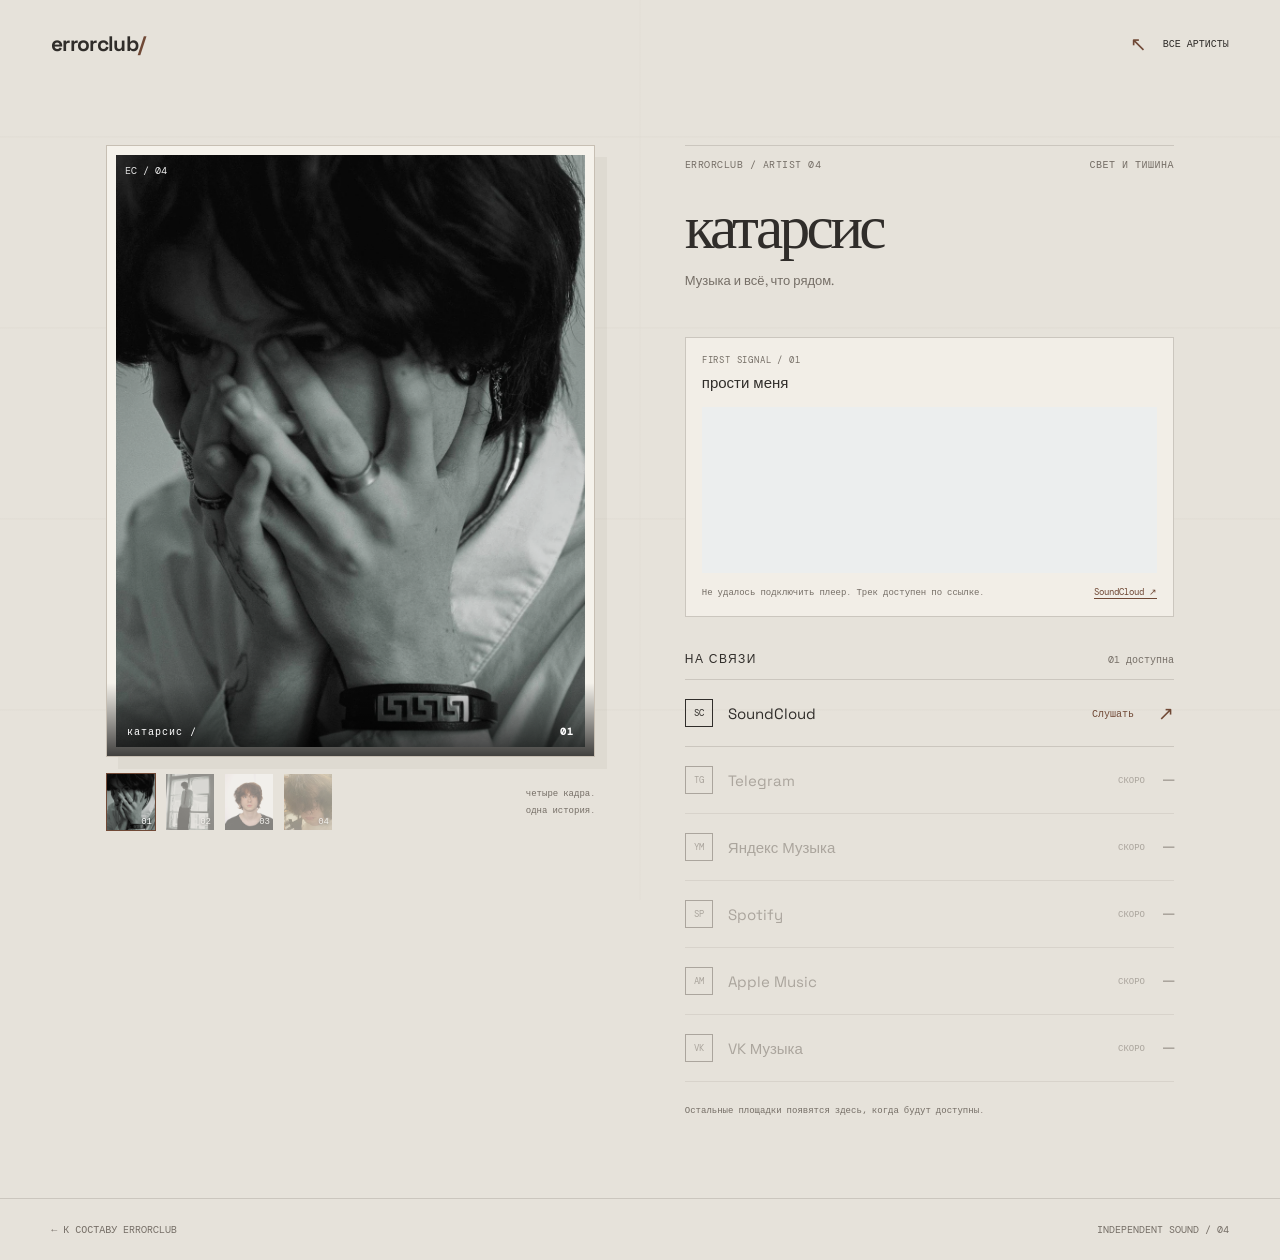
==== artists/katarsis/index.html @ 80067ee3 "Publish artist site with responsive emohead design and audio-synced meter" ====
<!doctype html>
<html lang="ru">
<head>
  <meta charset="utf-8">
  <meta name="viewport" content="width=device-width, initial-scale=1">
  <meta name="theme-color" content="#e6e2da">
  <meta name="description" content="катарсис — фотографии, музыка и ссылки артиста на errorclub.">
  <meta property="og:title" content="катарсис / errorclub">
  <meta property="og:image" content="https://errorclub.club/assets/artists/katarsis/portrait.webp">
  <link rel="canonical" href="https://errorclub.club/artists/katarsis/">
  <title>катарсис / errorclub</title>
  <link rel="icon" href="../../assets/favicon.svg" type="image/svg+xml">
  <link rel="stylesheet" href="../../artist.css?v=29">
  <link rel="stylesheet" href="../../signal.css?v=29">
  <link rel="stylesheet" href="../../artist-player.css?v=33">
  <script src="../../artist.js?v=28" defer></script>
  <script src="../../signal.js?v=29" defer></script>
  <script src="../../artist-player.js?v=33" defer></script>
</head>
<body class="profile profile--katarsis">
  <div class="profile-art" aria-hidden="true"><span></span><i></i></div>
  <header class="profile-header">
    <a class="brand" href="../../">errorclub<span>/</span></a>
    <a class="back-link" href="../../#artists"><span aria-hidden="true">↖</span> все артисты</a>
  </header>
  <main class="profile-layout">
    <section class="portrait" aria-label="Фотографии катарсиса">
      <div class="portrait-frame">
        <img id="artist-photo" src="../../assets/artists/katarsis/portrait.webp" alt="катарсис, чёрно-белый портрет с руками у лица" fetchpriority="high" width="1000" height="1501">
        <span class="portrait-id" aria-hidden="true">EC / 04</span>
        <span class="portrait-caption" aria-hidden="true">катарсис / <b data-photo-counter>01</b></span>
      </div>
      <div class="photo-selector" aria-label="Выбор фотографии">
        <button type="button" data-photo="../../assets/artists/katarsis/portrait.webp" data-alt="катарсис, чёрно-белый портрет с руками у лица" aria-pressed="true" aria-label="Фотография 1">
          <img src="../../assets/artists/katarsis/portrait.webp" alt="" width="48" height="56"><span>01</span>
        </button>
        <button type="button" data-photo="../../assets/artists/katarsis/window.webp" data-alt="катарсис, чёрно-белый снимок у окна" aria-pressed="false" aria-label="Фотография 2">
          <img src="../../assets/artists/katarsis/window.webp" alt="" width="48" height="56"><span>02</span>
        </button>
        <button type="button" data-photo="../../assets/artists/katarsis/colour.webp" data-alt="катарсис, цветной портрет на светлом фоне" aria-pressed="false" aria-label="Фотография 3">
          <img src="../../assets/artists/katarsis/colour.webp" alt="" width="48" height="56"><span>03</span>
        </button>
        <button type="button" data-photo="../../assets/artists/katarsis/casual.webp" data-alt="катарсис, повседневный портрет" aria-pressed="false" aria-label="Фотография 4">
          <img src="../../assets/artists/katarsis/casual.webp" alt="" width="48" height="56"><span>04</span>
        </button>
        <p>четыре кадра.<br>одна история.</p>
      </div>
    </section>
    <section class="artist-detail" aria-labelledby="artist-name">
      <div class="artist-kicker"><span>errorclub / artist 04</span><span>свет и тишина</span></div>
      <h1 id="artist-name">катарсис</h1>
      <p class="artist-intro">Музыка и всё, что рядом.</p>
      <section class="intro-player" data-intro-player data-track="https://soundcloud.com/cathacathacathacatha/prosti-menya" data-track-title="прости меня" data-state="loading" aria-label="Плеер катарсиса">
        <div class="intro-player__top"><div><p class="intro-player__eyebrow">first signal / 01</p><h2>прости меня</h2></div><button class="intro-player__toggle" type="button" data-player-toggle disabled aria-label="Подключаем прости меня">…</button></div>
        <iframe class="intro-player__embed" allow="autoplay" scrolling="no" frameborder="no" src="about:blank"></iframe>
        <div class="intro-player__bottom"><span class="intro-player__status" data-player-status>Подключаем звук…</span><a class="intro-player__source" href="https://soundcloud.com/cathacathacathacatha/prosti-menya" target="_blank" rel="noopener noreferrer">SoundCloud ↗</a></div>
      </section>
      <div class="service-heading"><h2>На связи</h2><span>01 доступна</span></div>
      <div class="services">
        <a class="service service--active" href="https://on.soundcloud.com/aamH2H10tRM3Gtzw3O" target="_blank" rel="noopener noreferrer"><span class="service-icon" aria-hidden="true">SC</span><span class="service-name">SoundCloud</span><span class="service-action">Слушать <b aria-hidden="true">↗</b></span></a>
        <div class="service service--soon" aria-disabled="true"><span class="service-icon" aria-hidden="true">TG</span><span class="service-name">Telegram</span><span class="service-action">Скоро <b aria-hidden="true">—</b></span></div>
        <div class="service service--soon" aria-disabled="true"><span class="service-icon" aria-hidden="true">YM</span><span class="service-name">Яндекс Музыка</span><span class="service-action">Скоро <b aria-hidden="true">—</b></span></div>
        <div class="service service--soon" aria-disabled="true"><span class="service-icon" aria-hidden="true">SP</span><span class="service-name">Spotify</span><span class="service-action">Скоро <b aria-hidden="true">—</b></span></div>
        <div class="service service--soon" aria-disabled="true"><span class="service-icon" aria-hidden="true">AM</span><span class="service-name">Apple Music</span><span class="service-action">Скоро <b aria-hidden="true">—</b></span></div>
        <div class="service service--soon" aria-disabled="true"><span class="service-icon" aria-hidden="true">VK</span><span class="service-name">VK Музыка</span><span class="service-action">Скоро <b aria-hidden="true">—</b></span></div>
      </div>
      <p class="availability">Остальные площадки появятся здесь, когда будут доступны.</p>
    </section>
  </main>
  <footer class="profile-footer"><a href="../../#artists">← к составу errorclub</a><span>independent sound / 04</span></footer>
</body>
</html>
---- artist.css ----
@import url('https://fonts.googleapis.com/css2?family=DM+Mono:wght@400;500&family=Space+Grotesk:wght@400;500;600;700&display=swap');

* { box-sizing: border-box; }
:root { color-scheme: dark; font-family: 'Space Grotesk', Arial, sans-serif; }
body { margin: 0; min-width: 300px; }
a { color: inherit; text-decoration: none; }
button { font: inherit; cursor: pointer; }
a:focus-visible, button:focus-visible { outline: 2px solid var(--accent); outline-offset: 5px; }
.profile { --accent: #aaf7eb; --ink: #e5f3ef; --muted: #8eaaa3; --line: #274039; color: var(--ink); background: #080f0e; }
.profile-header, .profile-footer { display: flex; justify-content: space-between; align-items: center; padding: 30px 4vw; position: relative; z-index: 2; }
.brand { font-size: 21px; font-weight: 700; letter-spacing: -.7px; }
.brand span { color: var(--accent); }
.back-link, .profile-footer, .artist-kicker, .portrait-id, .portrait-caption, .photo-selector, .service-heading > span, .service-action, .availability { font-family: 'DM Mono', monospace; font-size: 10px; }
.back-link { display: flex; gap: 10px; align-items: center; text-transform: uppercase; }
.back-link > span[aria-hidden] { font-size: 20px; color: var(--accent); }
.profile-layout { position: relative; z-index: 1; display: grid; grid-template-columns: minmax(0, 1fr) minmax(0, 1fr); gap: 7vw; max-width: 1140px; margin: 58px auto 70px; padding: 0 36px; align-items: start; }
.portrait-frame { position: relative; aspect-ratio: 4/5; overflow: hidden; background: #131917; }
.portrait-frame > img { width: 100%; height: 100%; display: block; object-fit: cover; object-position: center 35%; transition: opacity .18s; }
.portrait-frame > img.is-loading { opacity: .35; }
.portrait-id { position: absolute; top: 18px; left: 18px; color: white; mix-blend-mode: difference; }
.portrait-caption { position: absolute; bottom: 0; left: 0; right: 0; background: linear-gradient(transparent, #000b); padding: 42px 20px 18px; color: white; letter-spacing: .1em; display: flex; justify-content: space-between; }
.photo-selector { display: flex; gap: 9px; align-items: center; margin-top: 16px; }
.photo-selector button { position: relative; padding: 0; border: 1px solid transparent; opacity: .45; background: none; color: white; }
.photo-selector button[aria-pressed='true'] { border-color: var(--accent); opacity: 1; }
.photo-selector img { display: block; width: 48px; height: 56px; object-fit: cover; }
.photo-selector button span { position: absolute; bottom: 3px; right: 3px; font: 9px monospace; text-shadow: 0 1px 3px black; }
.photo-selector p { margin-left: auto; line-height: 1.8; color: var(--muted); text-align: right; }
.artist-kicker { display: flex; justify-content: space-between; gap: 15px; color: var(--muted); text-transform: uppercase; letter-spacing: .05em; }
.artist-detail h1 { font-size: clamp(32px, 4.8vw, 66px); font-weight: 500; letter-spacing: -.065em; margin: 24px 0 12px; line-height: 1.06; overflow-wrap: anywhere; }
.artist-intro { margin: 0 0 48px; color: var(--muted); font-size: 13px; }
.service-heading { display: flex; justify-content: space-between; align-items: baseline; padding-bottom: 12px; border-bottom: 1px solid var(--line); }
.service-heading h2 { font-size: 12px; font-weight: 500; text-transform: uppercase; letter-spacing: .12em; margin: 0; }
.service-heading > span { color: var(--muted); }
.service { display: flex; align-items: center; gap: 15px; min-height: 67px; padding: 12px 0; border-bottom: 1px solid var(--line); }
.service-icon { width: 28px; height: 28px; display: grid; place-items: center; border: 1px solid currentColor; border-radius: 50%; font: 9px 'DM Mono', monospace; flex-shrink: 0; }
.service-name { font-size: 15px; }
.service-action { margin-left: auto; display: flex; align-items: center; gap: 18px; }
.service-action b { font-size: 19px; font-weight: 400; }
.service--active { position: relative; transition: color .12s, background-color .12s; }
.service--active .service-action { color: var(--accent); }
.service--active:hover, .service--active:focus-visible { color: var(--accent); background: color-mix(in srgb, var(--accent) 7%, transparent); }
.service--active::before { content: ''; position: absolute; inset: 12px auto 12px -10px; width: 2px; background: var(--accent); opacity: 0; }
.service--active:hover::before, .service--active:focus-visible::before { opacity: 1; }
.service--active:is(:hover, :focus-visible) .service-icon { background: var(--accent); color: var(--terminal-ink, #080909); border-color: var(--accent); }
.service--soon { color: var(--muted); opacity: .52; }
.service--soon .service-action { font-size: 9px; text-transform: uppercase; }
.availability { color: var(--muted); font-size: 9px; line-height: 1.8; margin-top: 20px; max-width: 330px; }
.profile-footer { border-top: 1px solid var(--line); color: var(--muted); padding-top: 24px; padding-bottom: 24px; text-transform: uppercase; }
.profile-art { position: fixed; inset: 0; overflow: hidden; pointer-events: none; }
.profile--woomzzzoid .profile-art { background: radial-gradient(ellipse at 22% 48%, #124f432b, transparent 55%), repeating-linear-gradient(125deg, transparent 0 119px, #91f6e408 120px, transparent 121px 196px); }
.profile--woomzzzoid .profile-art span { position: absolute; width: 36vw; height: 95vh; left: 2%; top: 9%; opacity: .13; background: var(--accent); clip-path: polygon(0 12%, 20% 2%, 15% 38%, 42% 18%, 29% 58%, 63% 35%, 56% 72%, 100% 42%, 69% 88%, 35% 100%, 49% 65%, 13% 86%, 25% 47%, 0 66%); }
.profile--woomzzzoid .portrait-frame { clip-path: polygon(0 0, 92% 0, 100% 7%, 100% 100%, 7% 100%, 0 94%); border: 1px solid #73d6be66; }
.profile--woomzzzoid h1 { color: var(--accent); transform: skew(-6deg); font-weight: 600; letter-spacing: -.07em; }
.profile--woomzzzoid .service--active { border-bottom-color: #639a873f; }
.profile--woomzzzoid .service--active .service-icon { border-radius: 0; transform: rotate(-4deg); }
.profile--moralophobia { --accent: #d8ff00; --accent-hot: #ff35b8; --ink: #edf0e4; --muted: #9ea996; --line: #364032; --terminal-ink: #0a0d0a; background: #0b0e0b; color-scheme: dark; }
.profile--moralophobia .profile-art {
  background:
    radial-gradient(circle at 78% 18%, #d8ff0018 0 1px, transparent 2px 100%),
    linear-gradient(117deg, transparent 0 46%, #d8ff0010 46.1% 46.25%, transparent 46.4% 100%),
    repeating-linear-gradient(6deg, transparent 0 65px, #d8ff0009 66px, transparent 67px 69px);
}
.profile--moralophobia .profile-art::after { position: absolute; inset: 14% 7% auto auto; width: 18vw; height: 1px; background: var(--accent-hot); box-shadow: 0 8px var(--accent), 0 16px var(--accent-hot); content: ''; opacity: .65; transform: rotate(-8deg); }
.profile--moralophobia .portrait { transform: rotate(-1.5deg); padding: 13px 13px 0; background: #f0f1e9; box-shadow: 7px 9px 0 #d8ff0022, 0 0 0 1px #d8ff0050; }
.profile--moralophobia .portrait-frame { border: 1px solid #d8ff00; box-shadow: 5px 5px 0 #ff35b866; }
.profile--moralophobia .portrait-frame > img { filter: saturate(.42) contrast(1.08); }
.profile--moralophobia .portrait-id { color: var(--accent); mix-blend-mode: normal; text-shadow: 1px 1px 0 #090c09; }
.profile--moralophobia .portrait-caption { color: var(--accent); background: linear-gradient(transparent, #090c09e8); text-shadow: 1px 1px 0 #090c09; }
.profile--moralophobia .photo-selector button[aria-pressed='true'] { border-color: #354022; box-shadow: 3px 3px 0 var(--accent-hot); }
.profile--moralophobia .photo-selector p { color: #626653; }
.profile--moralophobia h1 { font-family: Georgia, 'Times New Roman', serif; color: var(--accent); font-size: clamp(30px,4vw,52px); letter-spacing: -.055em; font-style: italic; text-shadow: 3px 3px 0 #ff35b844; }
.profile--moralophobia .artist-kicker { color: #c4d39c; border-left: 2px solid var(--accent-hot); padding-left: 12px; }
.profile--moralophobia .service-heading { border-color: var(--accent); }
.profile--moralophobia .service-heading h2 { color: var(--accent); }
.profile--moralophobia .service-icon { border-style: dashed; }
.profile--moralophobia .service--active { border-bottom-color: #d8ff0055; }
.profile--moralophobia .service--active .service-action { color: var(--accent); }
.profile--moralophobia .service--active:hover, .profile--moralophobia .service--active:focus-visible { color: var(--accent); background: #d8ff0010; }
.profile--moralophobia .service--active::before { background: var(--accent-hot); }
.profile--moralophobia .photo-selector { padding-bottom: 3px; }
.profile--moralophobia .profile-footer { border-color: #d8ff0055; }
.profile--emohead { --accent: #c7d5e9; --ink: #e3e8ed; --muted: #919dab; --line: #343b46; background: #14191f; }
.profile--emohead .profile-art { background: radial-gradient(ellipse at 20% 26%, #52677a40, transparent 53%), linear-gradient(145deg,#2c374222,transparent 55%); }
.profile--emohead .portrait-frame { border-radius: 46% 46% 2px 2px; border: 1px solid #8a9cac55; }
.profile--emohead .portrait-frame > img { filter: saturate(.2); }
.profile--emohead h1 { font-size: clamp(46px,6.4vw,82px); font-weight: 400; letter-spacing: -.07em; }
.profile--emohead .artist-kicker { border-left: 1px solid var(--accent); padding-left: 12px; }
.profile--katarsis { --accent: #704936; --ink: #302d2a; --muted: #756e66; --line: #cbc6be; --terminal-ink: #f2eee7; background: #e6e2da; color-scheme: light; }
.profile--katarsis .profile-art { background: linear-gradient(90deg, transparent 49.95%, #81766913 50%, transparent 50.05%), repeating-linear-gradient(0deg, transparent 0 189px, #8176690b 190px, transparent 191px); }
.profile--katarsis .portrait-frame { padding: 9px; background: #f5f2eb; border: 1px solid #c7bfb3; box-shadow: 12px 12px 0 #3a302a0b; }
.profile--katarsis .portrait-frame > img { object-position: center 35%; }
.profile--katarsis h1 { font-family: Georgia, 'Times New Roman', serif; font-weight: 400; letter-spacing: -.06em; }
.profile--katarsis .artist-kicker { border-top: 1px solid var(--line); padding-top: 12px; }
.profile--katarsis .service-icon { border-radius: 0; }
.profile--katarsis .photo-selector { flex-wrap: wrap; }
.profile--katarsis .photo-selector p { font-size: 9px; }
@media(max-width: 760px) {
  .profile-header { padding: 24px; }
  .profile-layout { max-width: 490px; grid-template-columns: 1fr; gap: 32px; margin: 14px auto 48px; padding: 0 24px; }
  .artist-detail h1 { font-size: clamp(32px,10.5vw,58px); margin-top: 20px; }
  .artist-intro { margin-bottom: 34px; }
  .portrait-frame { aspect-ratio: 1 / 1.1; }
  .profile--woomzzzoid .profile-art span { width: 85vw; }
  .profile--moralophobia h1 { font-size: clamp(29px,8.9vw,44px); }
  .profile--emohead h1 { font-size: 68px; }
  .artist-kicker { font-size: 8px; }
  .profile-footer { padding: 22px 24px; font-size: 8px; }
  .service-name { font-size: 14px; }
}
@media(prefers-reduced-motion: reduce) { *, *::before, *::after { transition: none !important; } }
---- signal.css ----
.signal-label { position: relative; display: inline-block; white-space: pre; }
.signal-label__noise { position: absolute; inset: 0; overflow: hidden; opacity: 0; pointer-events: none; }
.signal-label.is-decoding .signal-label__original { opacity: 0; }
.signal-label.is-decoding .signal-label__noise { opacity: 1; }
[data-signal-link] { --terminal-colour: var(--accent, var(--signal, #b8ef8d)); }
.site-nav a::after { display: none; }
.site-nav a::before { content: '>'; position: absolute; left: -13px; opacity: 0; }
.site-nav a:is(:hover, :focus-visible)::before { opacity: 1; color: var(--terminal-colour); }
.site-nav a:is(:hover, :focus-visible),
.site-footer__links a:is(:hover, :focus-visible),
.back-link:is(:hover, :focus-visible),
.profile-footer a:is(:hover, :focus-visible) { color: var(--terminal-colour); }
.site-nav a:is(:hover, :focus-visible) .signal-label,
.site-footer__links a:is(:hover, :focus-visible) .signal-label,
.back-link:is(:hover, :focus-visible) .signal-label,
.profile-footer a:is(:hover, :focus-visible) .signal-label,
.service--active:is(:hover, :focus-visible) .service-action .signal-label,
.artist-card__link:is(:hover, :focus-visible) .artist-card__info > span .signal-label {
  color: var(--terminal-ink, #080909);
  background: var(--terminal-colour);
  box-shadow: 3px 0 var(--terminal-colour), -3px 0 var(--terminal-colour);
}
.artist-card__link:focus-visible { outline: 1px solid var(--signal); outline-offset: 8px; }
@media (prefers-reduced-motion: reduce) {
  .signal-label.is-decoding .signal-label__original { opacity: 1; }
  .signal-label.is-decoding .signal-label__noise { opacity: 0; }
}
---- artist-player.css ----
.intro-player { margin: 0 0 34px; padding: 16px; border: 1px solid var(--line); background: color-mix(in srgb, var(--ink) 3%, transparent); }
.intro-player__top { display: flex; justify-content: space-between; align-items: center; gap: 12px; margin-bottom: 14px; }
.intro-player__eyebrow { margin: 0 0 6px; font: 9px 'DM Mono', monospace; letter-spacing: .09em; text-transform: uppercase; color: var(--muted); }
.intro-player h2 { margin: 0; font-size: 15px; font-weight: 500; line-height: 1.4; overflow-wrap: anywhere; }
.intro-player__toggle { flex: 0 0 44px; width: 44px; height: 44px; border: 1px solid var(--accent); color: var(--accent); background: transparent; font: 16px monospace; }
.intro-player__toggle:not(:disabled):is(:hover, :focus-visible), .intro-player[data-state='playing'] .intro-player__toggle { color: var(--terminal-ink, #080909); background: var(--accent); }
.intro-player__toggle:disabled { opacity: .45; cursor: wait; }
.intro-player__embed { display: block; border: 0; width: 100%; height: 166px; background: #eceeee; }
.intro-player__bottom { display: flex; gap: 12px; justify-content: space-between; align-items: baseline; margin-top: 12px; font: 9px/1.7 'DM Mono', monospace; }
.intro-player__status { color: var(--muted); }
.intro-player__source { flex-shrink: 0; color: var(--accent); text-decoration: underline; text-underline-offset: 3px; }
.intro-player[data-state='error'] .intro-player__toggle { display: none; }
.profile--emohead .intro-player { background: #d8e3de; border: 2px solid var(--ink); box-shadow: 4px 4px 0 var(--line); }
.profile--emohead .intro-player h2 { font: 700 18px/1.25 Georgia, serif; }
.profile--emohead .intro-player__embed { filter: grayscale(1) contrast(1.12); }
.profile--emohead .intro-player__eyebrow { color: var(--ink); }
.profile--emohead .intro-player__toggle { font-weight: 700; border: 2px solid var(--ink); }
.profile--moralophobia .intro-player { border-color: #d8ff0060; }
.profile--woomzzzoid .intro-player { border-top-color: var(--accent); }
.profile--katarsis .intro-player { background: #f2eee7; }
.spectrum { position: fixed; inset: auto 0 0; height: 54vh; display: flex; align-items: end; gap: clamp(4px, .65vw, 12px); padding: 0 2vw; pointer-events: none; overflow: hidden; opacity: .21; z-index: 0; }
.spectrum__bar { flex: 1; height: 100%; min-width: 0; transform-origin: bottom; transform: scaleY(var(--scale, .05)); background: repeating-linear-gradient(to top, var(--ink) 0 4px, transparent 4px 7px); }
@media (max-width: 760px) { .intro-player { padding: 13px; margin-bottom: 28px; } .intro-player__bottom { flex-wrap: wrap; gap: 4px 12px; } .spectrum { opacity: .13; height: 42vh; } }
@media (prefers-reduced-motion: reduce) { .spectrum__bar { animation: none !important; } }
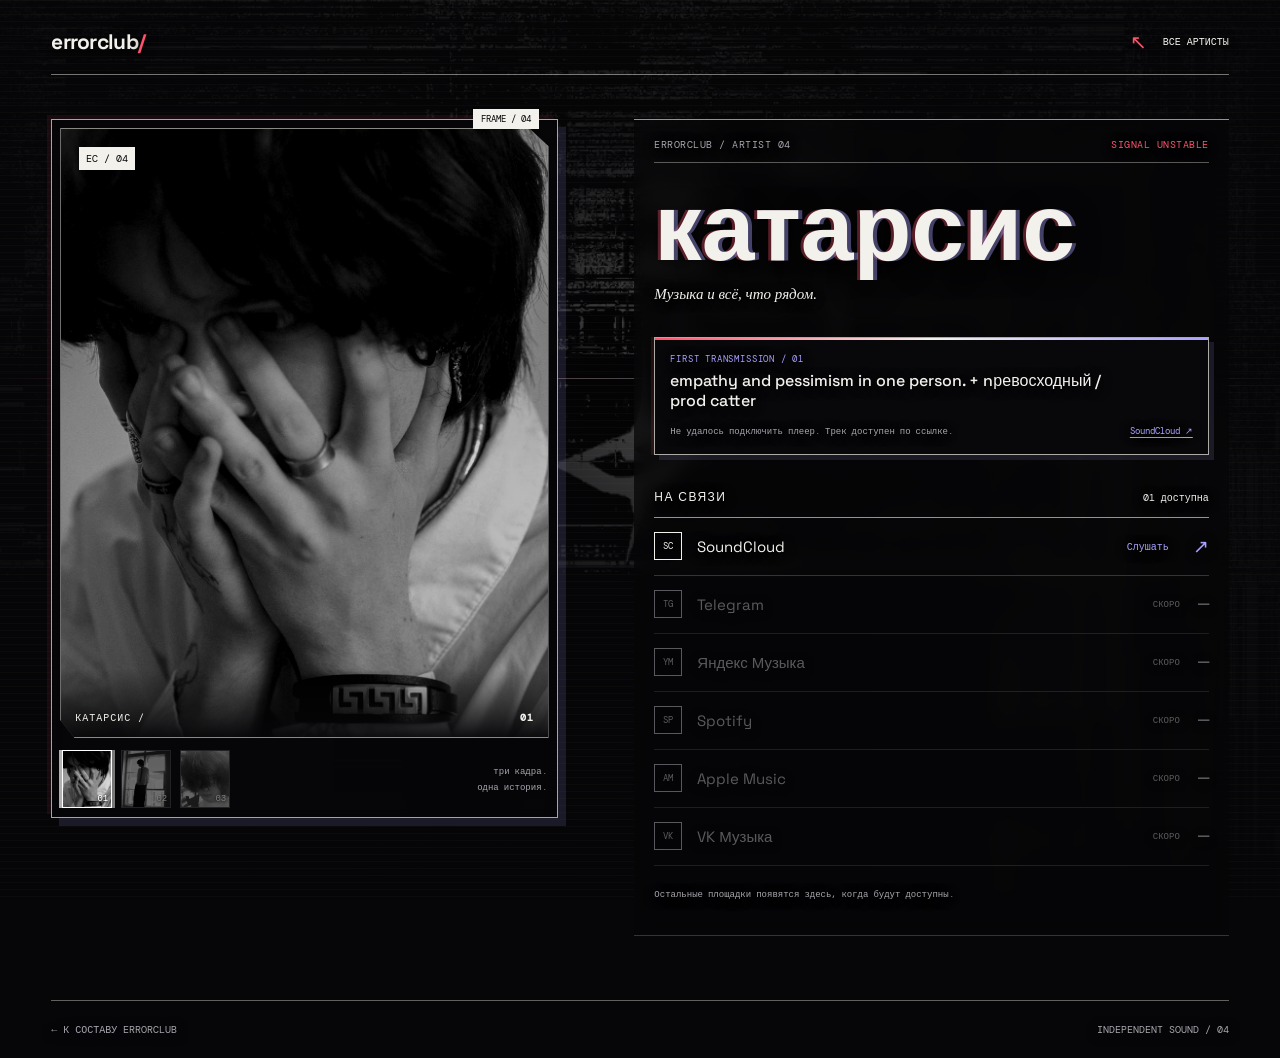
==== commit 1455813e: "Redesign Katarsis profile around video signal" ====
--- a/artists/katarsis/index.html
+++ b/artists/katarsis/index.html
@@ -3,22 +3,27 @@
 <head>
   <meta charset="utf-8">
   <meta name="viewport" content="width=device-width, initial-scale=1">
-  <meta name="theme-color" content="#e6e2da">
+  <meta name="theme-color" content="#060608">
   <meta name="description" content="катарсис — фотографии, музыка и ссылки артиста на errorclub.">
   <meta property="og:title" content="катарсис / errorclub">
-  <meta property="og:image" content="https://errorclub.club/assets/artists/katarsis/portrait.webp">
+  <meta property="og:image" content="https://errorclub.club/assets/artists/katarsis/katarsis-background-v36-poster.webp">
   <link rel="canonical" href="https://errorclub.club/artists/katarsis/">
   <title>катарсис / errorclub</title>
   <link rel="icon" href="../../assets/favicon.svg" type="image/svg+xml">
   <link rel="stylesheet" href="../../artist.css?v=29">
   <link rel="stylesheet" href="../../signal.css?v=29">
   <link rel="stylesheet" href="../../artist-player.css?v=33">
+  <link rel="stylesheet" href="../../katarsis.css?v=36">
   <script src="../../artist.js?v=28" defer></script>
   <script src="../../signal.js?v=29" defer></script>
   <script src="../../artist-player.js?v=33" defer></script>
+  <script src="../../katarsis-video.js?v=36" defer></script>
 </head>
 <body class="profile profile--katarsis">
-  <div class="profile-art" aria-hidden="true"><span></span><i></i></div>
+  <div class="profile-art" aria-hidden="true">
+    <video class="katarsis-background" data-katarsis-background data-desktop="../../assets/artists/katarsis/katarsis-background-v36.mp4" data-mobile="../../assets/artists/katarsis/katarsis-background-v36-mobile.mp4" poster="../../assets/artists/katarsis/katarsis-background-v36-poster.webp" muted loop playsinline preload="none"></video>
+    <span></span><i></i>
+  </div>
   <header class="profile-header">
     <a class="brand" href="../../">errorclub<span>/</span></a>
     <a class="back-link" href="../../#artists"><span aria-hidden="true">↖</span> все артисты</a>
@@ -37,27 +42,24 @@
         <button type="button" data-photo="../../assets/artists/katarsis/window.webp" data-alt="катарсис, чёрно-белый снимок у окна" aria-pressed="false" aria-label="Фотография 2">
           <img src="../../assets/artists/katarsis/window.webp" alt="" width="48" height="56"><span>02</span>
         </button>
-        <button type="button" data-photo="../../assets/artists/katarsis/colour.webp" data-alt="катарсис, цветной портрет на светлом фоне" aria-pressed="false" aria-label="Фотография 3">
-          <img src="../../assets/artists/katarsis/colour.webp" alt="" width="48" height="56"><span>03</span>
+        <button type="button" data-photo="../../assets/artists/katarsis/casual.webp" data-alt="катарсис, повседневный портрет" aria-pressed="false" aria-label="Фотография 3">
+          <img src="../../assets/artists/katarsis/casual.webp" alt="" width="48" height="56"><span>03</span>
         </button>
-        <button type="button" data-photo="../../assets/artists/katarsis/casual.webp" data-alt="катарсис, повседневный портрет" aria-pressed="false" aria-label="Фотография 4">
-          <img src="../../assets/artists/katarsis/casual.webp" alt="" width="48" height="56"><span>04</span>
-        </button>
-        <p>четыре кадра.<br>одна история.</p>
+        <p>три кадра.<br>одна история.</p>
       </div>
     </section>
     <section class="artist-detail" aria-labelledby="artist-name">
-      <div class="artist-kicker"><span>errorclub / artist 04</span><span>свет и тишина</span></div>
+      <div class="artist-kicker"><span>errorclub / artist 04</span><span>signal unstable</span></div>
       <h1 id="artist-name">катарсис</h1>
       <p class="artist-intro">Музыка и всё, что рядом.</p>
-      <section class="intro-player" data-intro-player data-track="https://soundcloud.com/cathacathacathacatha/prosti-menya" data-track-title="прости меня" data-state="loading" aria-label="Плеер катарсиса">
-        <div class="intro-player__top"><div><p class="intro-player__eyebrow">first signal / 01</p><h2>прости меня</h2></div><button class="intro-player__toggle" type="button" data-player-toggle disabled aria-label="Подключаем прости меня">…</button></div>
+      <section class="intro-player" data-intro-player data-track="https://soundcloud.com/xagonikax/empathy-and-pessimism-in-one" data-track-title="empathy and pessimism in one person. + nревосходный / prod catter" data-state="loading" aria-label="Плеер катарсиса">
+        <div class="intro-player__top"><div><p class="intro-player__eyebrow">first transmission / 01</p><h2>empathy and pessimism in one person. + nревосходный / prod catter</h2></div><button class="intro-player__toggle" type="button" data-player-toggle disabled aria-label="Подключаем первый трек катарсиса">…</button></div>
         <iframe class="intro-player__embed" allow="autoplay" scrolling="no" frameborder="no" src="about:blank"></iframe>
-        <div class="intro-player__bottom"><span class="intro-player__status" data-player-status>Подключаем звук…</span><a class="intro-player__source" href="https://soundcloud.com/cathacathacathacatha/prosti-menya" target="_blank" rel="noopener noreferrer">SoundCloud ↗</a></div>
+        <div class="intro-player__bottom"><span class="intro-player__status" data-player-status>Подключаем звук…</span><a class="intro-player__source" href="https://soundcloud.com/xagonikax/empathy-and-pessimism-in-one" target="_blank" rel="noopener noreferrer">SoundCloud ↗</a></div>
       </section>
       <div class="service-heading"><h2>На связи</h2><span>01 доступна</span></div>
       <div class="services">
-        <a class="service service--active" href="https://on.soundcloud.com/aamH2H10tRM3Gtzw3O" target="_blank" rel="noopener noreferrer"><span class="service-icon" aria-hidden="true">SC</span><span class="service-name">SoundCloud</span><span class="service-action">Слушать <b aria-hidden="true">↗</b></span></a>
+        <a class="service service--active" href="https://soundcloud.com/cathacathacathacatha" target="_blank" rel="noopener noreferrer"><span class="service-icon" aria-hidden="true">SC</span><span class="service-name">SoundCloud</span><span class="service-action">Слушать <b aria-hidden="true">↗</b></span></a>
         <div class="service service--soon" aria-disabled="true"><span class="service-icon" aria-hidden="true">TG</span><span class="service-name">Telegram</span><span class="service-action">Скоро <b aria-hidden="true">—</b></span></div>
         <div class="service service--soon" aria-disabled="true"><span class="service-icon" aria-hidden="true">YM</span><span class="service-name">Яндекс Музыка</span><span class="service-action">Скоро <b aria-hidden="true">—</b></span></div>
         <div class="service service--soon" aria-disabled="true"><span class="service-icon" aria-hidden="true">SP</span><span class="service-name">Spotify</span><span class="service-action">Скоро <b aria-hidden="true">—</b></span></div>
--- a/katarsis.css
+++ b/katarsis.css
@@ -0,0 +1,396 @@
+.profile--katarsis {
+  --accent: #f3f1ec;
+  --accent-hot: #ff536d;
+  --accent-cold: #aaa2ff;
+  --ink: #f3f1ec;
+  --muted: #a8a5ad;
+  --line: #6e6a75;
+  --terminal-ink: #08080a;
+  color-scheme: dark;
+  min-height: 100vh;
+  background: #060608;
+}
+
+.profile--katarsis .profile-art {
+  z-index: 0;
+  background: #060608;
+}
+
+.profile--katarsis .katarsis-background {
+  position: absolute;
+  inset: -18px;
+  width: calc(100% + 36px);
+  height: calc(100% + 36px);
+  object-fit: cover;
+  opacity: .68;
+  filter: grayscale(1) contrast(1.15) brightness(.64);
+  transform: translate(var(--katarsis-shift-x, 0), var(--katarsis-shift-y, 0)) scale(1.035);
+  transition: opacity .5s ease;
+}
+
+.profile--katarsis .profile-art::before {
+  content: '';
+  position: absolute;
+  z-index: 1;
+  inset: 0;
+  background:
+    radial-gradient(circle 20vw at var(--katarsis-x, 58%) var(--katarsis-y, 42%), transparent 0 18%, #06060818 34%, #060608a8 100%),
+    linear-gradient(90deg, #060608c7 0, #06060835 34%, #0606085e 68%, #060608df 100%),
+    linear-gradient(180deg, #0606084a 0, transparent 35%, #060608b8 100%);
+}
+
+.profile--katarsis .profile-art::after {
+  content: '';
+  position: absolute;
+  z-index: 2;
+  inset: 0;
+  opacity: .24;
+  background: repeating-linear-gradient(0deg, transparent 0 3px, #f3f1ec12 3px 4px, transparent 4px 7px);
+  mix-blend-mode: screen;
+}
+
+.profile--katarsis .profile-art span {
+  position: absolute;
+  z-index: 3;
+  left: var(--katarsis-x, 58%);
+  top: var(--katarsis-y, 42%);
+  width: clamp(88px, 9vw, 150px);
+  aspect-ratio: 1.6;
+  border: 1px solid #f3f1ec66;
+  border-left-color: var(--accent-hot);
+  border-right-color: var(--accent-cold);
+  transform: translate(-50%, -50%);
+  opacity: .35;
+  mix-blend-mode: screen;
+}
+
+.profile--katarsis .profile-art i {
+  position: absolute;
+  z-index: 3;
+  left: 0;
+  right: 0;
+  top: var(--katarsis-y, 42%);
+  height: 1px;
+  opacity: .28;
+  background: linear-gradient(90deg, transparent, var(--accent-hot) 18%, #f3f1ec 51%, var(--accent-cold) 78%, transparent);
+  box-shadow: 0 7px 0 #f3f1ec10, 0 -5px 0 #f3f1ec0d;
+}
+
+.profile--katarsis .profile-header,
+.profile--katarsis .profile-footer,
+.profile--katarsis .profile-layout {
+  width: min(92%, 1480px);
+  max-width: 1480px;
+  margin-left: auto;
+  margin-right: auto;
+}
+
+.profile--katarsis .profile-header {
+  padding: 28px 0 19px;
+  border-bottom: 1px solid #f3f1ec7a;
+}
+
+.profile--katarsis .profile-layout {
+  grid-template-columns: minmax(0, .92fr) minmax(0, 1.08fr);
+  gap: clamp(46px, 6vw, 110px);
+  margin-top: 44px;
+  margin-bottom: 64px;
+  padding: 0;
+}
+
+.profile--katarsis .brand,
+.profile--katarsis .back-link,
+.profile--katarsis .profile-footer,
+.profile--katarsis .artist-detail {
+  text-shadow: 0 2px 12px #000;
+}
+
+.profile--katarsis .brand span,
+.profile--katarsis .back-link > span[aria-hidden] {
+  color: var(--accent-hot);
+}
+
+.profile--katarsis .portrait {
+  position: relative;
+  padding: 8px;
+  background: #070709d9;
+  border: 1px solid #f3f1ecad;
+  box-shadow: 8px 8px 0 #aaa2ff21, -4px -4px 0 #ff536d14;
+  backdrop-filter: blur(5px);
+}
+
+.profile--katarsis .portrait::before {
+  content: 'FRAME / 04';
+  position: absolute;
+  z-index: 4;
+  top: -11px;
+  right: 18px;
+  padding: 4px 8px;
+  color: #060608;
+  background: var(--accent);
+  font: 9px 'DM Mono', monospace;
+}
+
+.profile--katarsis .portrait-frame {
+  padding: 0;
+  background: #08080a;
+  border: 1px solid #f3f1ec8c;
+  box-shadow: none;
+  clip-path: polygon(0 0, 96% 0, 100% 3%, 100% 100%, 3% 100%, 0 97%);
+}
+
+.profile--katarsis .portrait-frame > img {
+  filter: grayscale(1) contrast(1.14) brightness(.84);
+  object-position: center 35%;
+}
+
+.profile--katarsis .portrait-id {
+  z-index: 2;
+  padding: 5px 7px;
+  color: var(--terminal-ink);
+  background: var(--accent);
+  mix-blend-mode: normal;
+}
+
+.profile--katarsis .portrait-caption {
+  z-index: 2;
+  padding: 42px 14px 13px;
+  color: var(--accent);
+  background: linear-gradient(transparent, #060608f2);
+  text-transform: uppercase;
+}
+
+.profile--katarsis .photo-selector {
+  flex-wrap: wrap;
+  margin: 12px 2px 1px;
+}
+
+.profile--katarsis .photo-selector button {
+  border-color: #f3f1ec42;
+  filter: grayscale(1) contrast(1.12);
+}
+
+.profile--katarsis .photo-selector button[aria-pressed='true'] {
+  border-color: var(--accent);
+  box-shadow: 3px 0 0 var(--accent-hot), -3px 0 0 var(--accent-cold);
+}
+
+.profile--katarsis .photo-selector p {
+  color: var(--muted);
+  font-size: 9px;
+}
+
+.profile--katarsis .artist-detail {
+  padding: 18px 20px 24px;
+  background: #060608b8;
+  border-top: 1px solid #f3f1ec99;
+  border-bottom: 1px solid #f3f1ec33;
+  backdrop-filter: blur(9px);
+}
+
+.profile--katarsis .artist-kicker {
+  padding: 0 0 11px;
+  border-top: 0;
+  border-bottom: 1px solid #f3f1ec59;
+  color: var(--muted);
+}
+
+.profile--katarsis .artist-kicker span:last-child {
+  color: var(--accent-hot);
+}
+
+.profile--katarsis h1 {
+  margin: 22px 0 13px;
+  color: var(--accent);
+  font-family: 'Space Grotesk', Arial, sans-serif;
+  font-size: clamp(58px, 7.4vw, 118px);
+  font-weight: 600;
+  letter-spacing: 0;
+  line-height: .9;
+  text-shadow: 4px 0 0 #aaa2ff66, -3px 0 0 #ff536d57, 0 8px 28px #000;
+}
+
+.profile--katarsis .artist-intro {
+  margin-bottom: 31px;
+  color: var(--ink);
+  font: italic 15px/1.5 Georgia, 'Times New Roman', serif;
+}
+
+.profile--katarsis .intro-player {
+  position: relative;
+  padding: 15px;
+  border: 1px solid #f3f1ecb3;
+  background: #09090ce8;
+  box-shadow: 5px 5px 0 #aaa2ff1f, -3px 0 0 #ff536d1c;
+  overflow: hidden;
+}
+
+.profile--katarsis .intro-player::before {
+  content: '';
+  position: absolute;
+  inset: 0 0 auto;
+  height: 2px;
+  background: linear-gradient(90deg, var(--accent-hot), var(--accent), var(--accent-cold));
+}
+
+.profile--katarsis .intro-player__top > div {
+  min-width: 0;
+}
+
+.profile--katarsis .intro-player h2 {
+  max-width: 44ch;
+  color: var(--accent);
+  font: 500 16px/1.28 'Space Grotesk', Arial, sans-serif;
+  letter-spacing: 0;
+}
+
+.profile--katarsis .intro-player__eyebrow,
+.profile--katarsis .intro-player__source {
+  color: var(--accent-cold);
+}
+
+.profile--katarsis .intro-player__toggle {
+  border-color: var(--accent);
+  color: var(--accent);
+}
+
+.profile--katarsis .intro-player__toggle:not(:disabled):is(:hover, :focus-visible),
+.profile--katarsis .intro-player[data-state='playing'] .intro-player__toggle {
+  color: var(--terminal-ink);
+  background: var(--accent);
+  box-shadow: 3px 0 0 var(--accent-hot), -3px 0 0 var(--accent-cold);
+}
+
+.profile--katarsis .intro-player__embed {
+  filter: grayscale(1) contrast(1.16) brightness(.86);
+}
+
+.profile--katarsis .intro-player[data-state='error'] .intro-player__embed {
+  display: none;
+}
+
+.profile--katarsis .intro-player[data-state='error'] .intro-player__top {
+  margin-bottom: 5px;
+}
+
+.profile--katarsis .service-heading {
+  border-color: #f3f1ec99;
+}
+
+.profile--katarsis .service-heading h2,
+.profile--katarsis .service-heading > span {
+  color: var(--accent);
+}
+
+.profile--katarsis .service {
+  min-height: 58px;
+  border-color: #f3f1ec33;
+}
+
+.profile--katarsis .service-icon {
+  border-radius: 0;
+  border-color: currentColor;
+}
+
+.profile--katarsis .service--active .service-action {
+  color: var(--accent-cold);
+}
+
+.profile--katarsis .service--active:hover,
+.profile--katarsis .service--active:focus-visible {
+  color: var(--accent);
+  background: linear-gradient(90deg, #ff536d16, transparent 50%, #aaa2ff14);
+}
+
+.profile--katarsis .service--active::before {
+  background: var(--accent-hot);
+  box-shadow: 3px 0 0 var(--accent-cold);
+}
+
+.profile--katarsis .profile-footer {
+  padding: 22px 0;
+  border-color: #f3f1ec63;
+  color: var(--muted);
+}
+
+@media (max-width: 900px) {
+  .profile--katarsis .profile-layout {
+    grid-template-columns: minmax(0, .9fr) minmax(0, 1.1fr);
+    gap: 34px;
+  }
+
+  .profile--katarsis h1 {
+    font-size: clamp(52px, 8.3vw, 82px);
+  }
+}
+
+@media (max-width: 760px) {
+  .profile--katarsis .profile-header,
+  .profile--katarsis .profile-footer,
+  .profile--katarsis .profile-layout {
+    width: calc(100% - 40px);
+  }
+
+  .profile--katarsis .profile-header {
+    padding: 22px 0 15px;
+  }
+
+  .profile--katarsis .profile-layout {
+    grid-template-columns: 1fr;
+    gap: 34px;
+    margin-top: 22px;
+    padding: 0;
+  }
+
+  .profile--katarsis .katarsis-background {
+    inset: -12px;
+    width: calc(100% + 24px);
+    height: calc(100% + 24px);
+    opacity: .58;
+  }
+
+  .profile--katarsis .profile-art::before {
+    background:
+      radial-gradient(circle 46vw at 50% 34%, transparent 0 20%, #06060848 52%, #060608c2 100%),
+      linear-gradient(180deg, #06060856 0, transparent 27%, #060608d6 100%);
+  }
+
+  .profile--katarsis .profile-art span,
+  .profile--katarsis .profile-art i {
+    display: none;
+  }
+
+  .profile--katarsis .portrait-frame {
+    aspect-ratio: 4 / 5;
+  }
+
+  .profile--katarsis .artist-detail {
+    padding: 15px 13px 20px;
+  }
+
+  .profile--katarsis h1 {
+    font-size: clamp(47px, 15.5vw, 72px);
+  }
+
+  .profile--katarsis .intro-player h2 {
+    font-size: 14px;
+  }
+
+  .profile--katarsis .artist-kicker,
+  .profile--katarsis .profile-footer,
+  .profile--katarsis .intro-player__bottom,
+  .profile--katarsis .availability {
+    font-size: 9px;
+  }
+}
+
+@media (prefers-reduced-motion: reduce) {
+  .profile--katarsis .katarsis-background {
+    transform: none;
+  }
+
+  .profile--katarsis .profile-art span,
+  .profile--katarsis .profile-art i {
+    display: none;
+  }
+}
